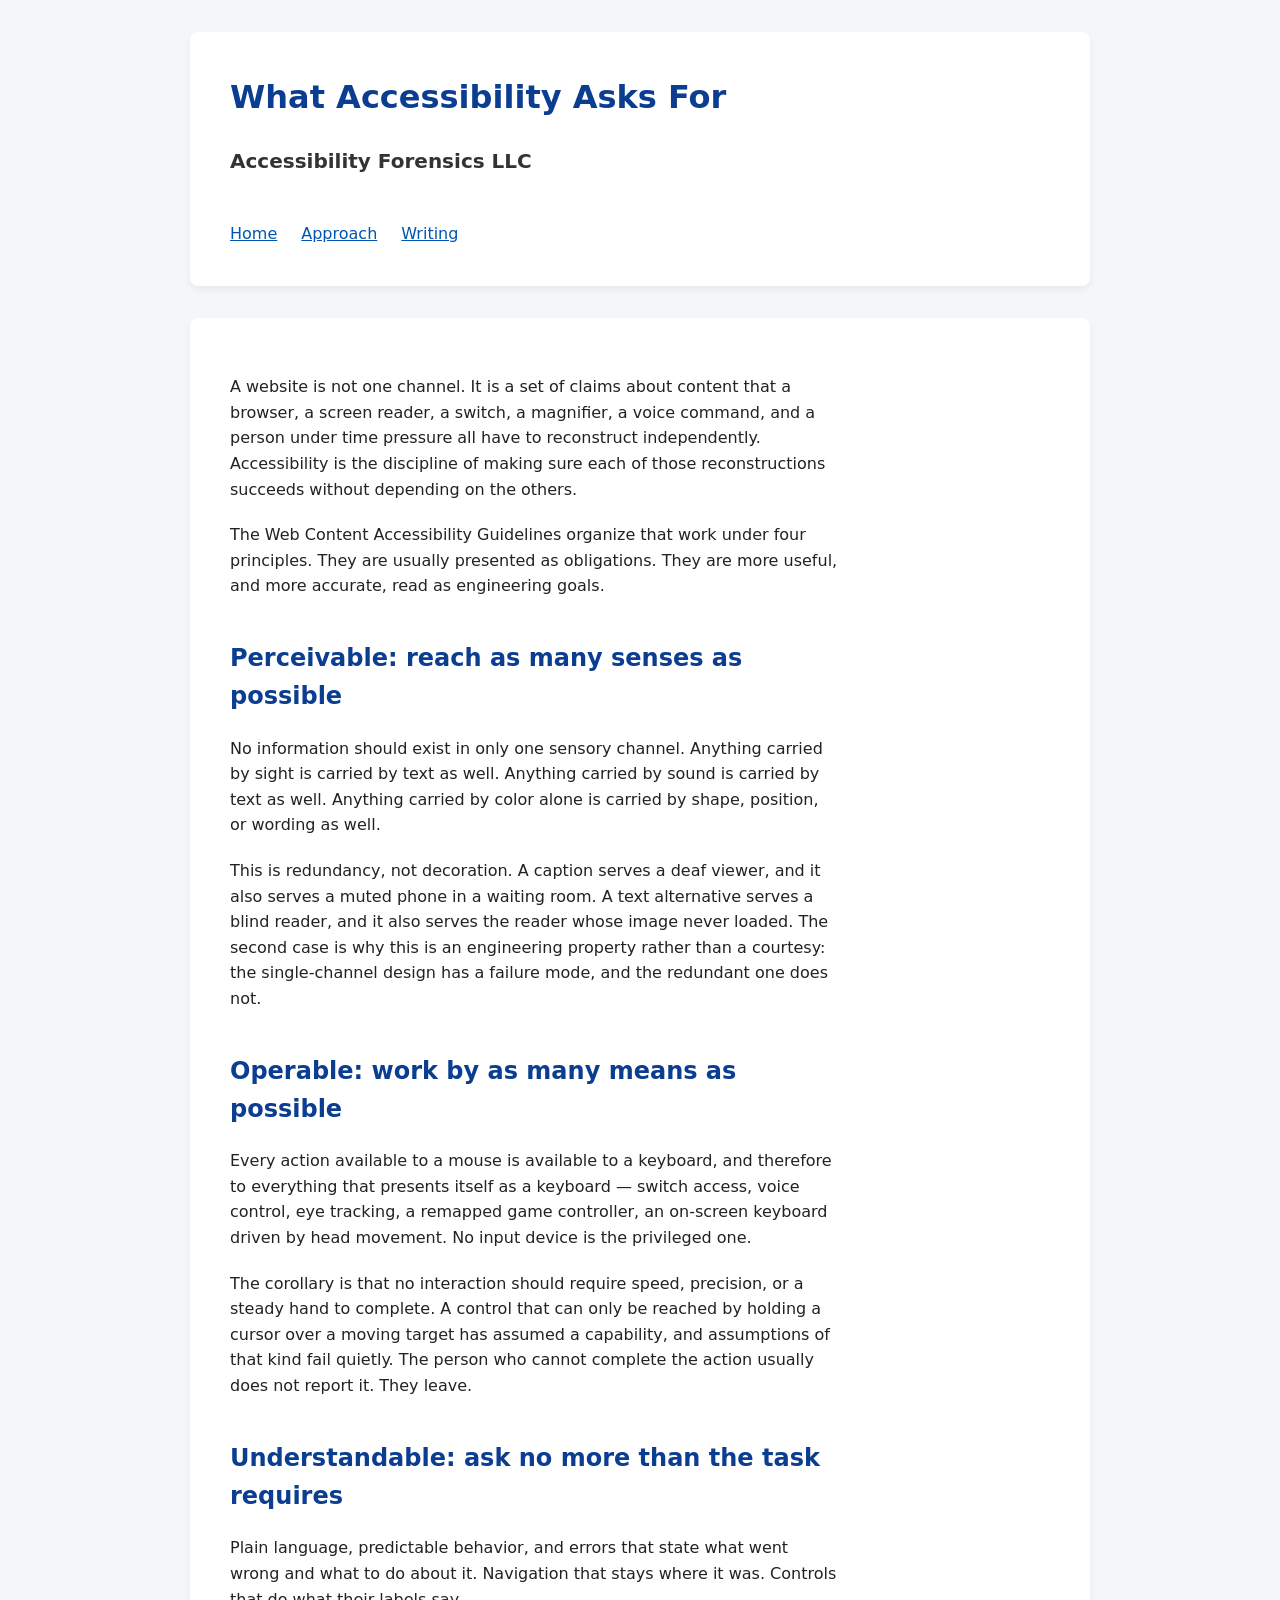
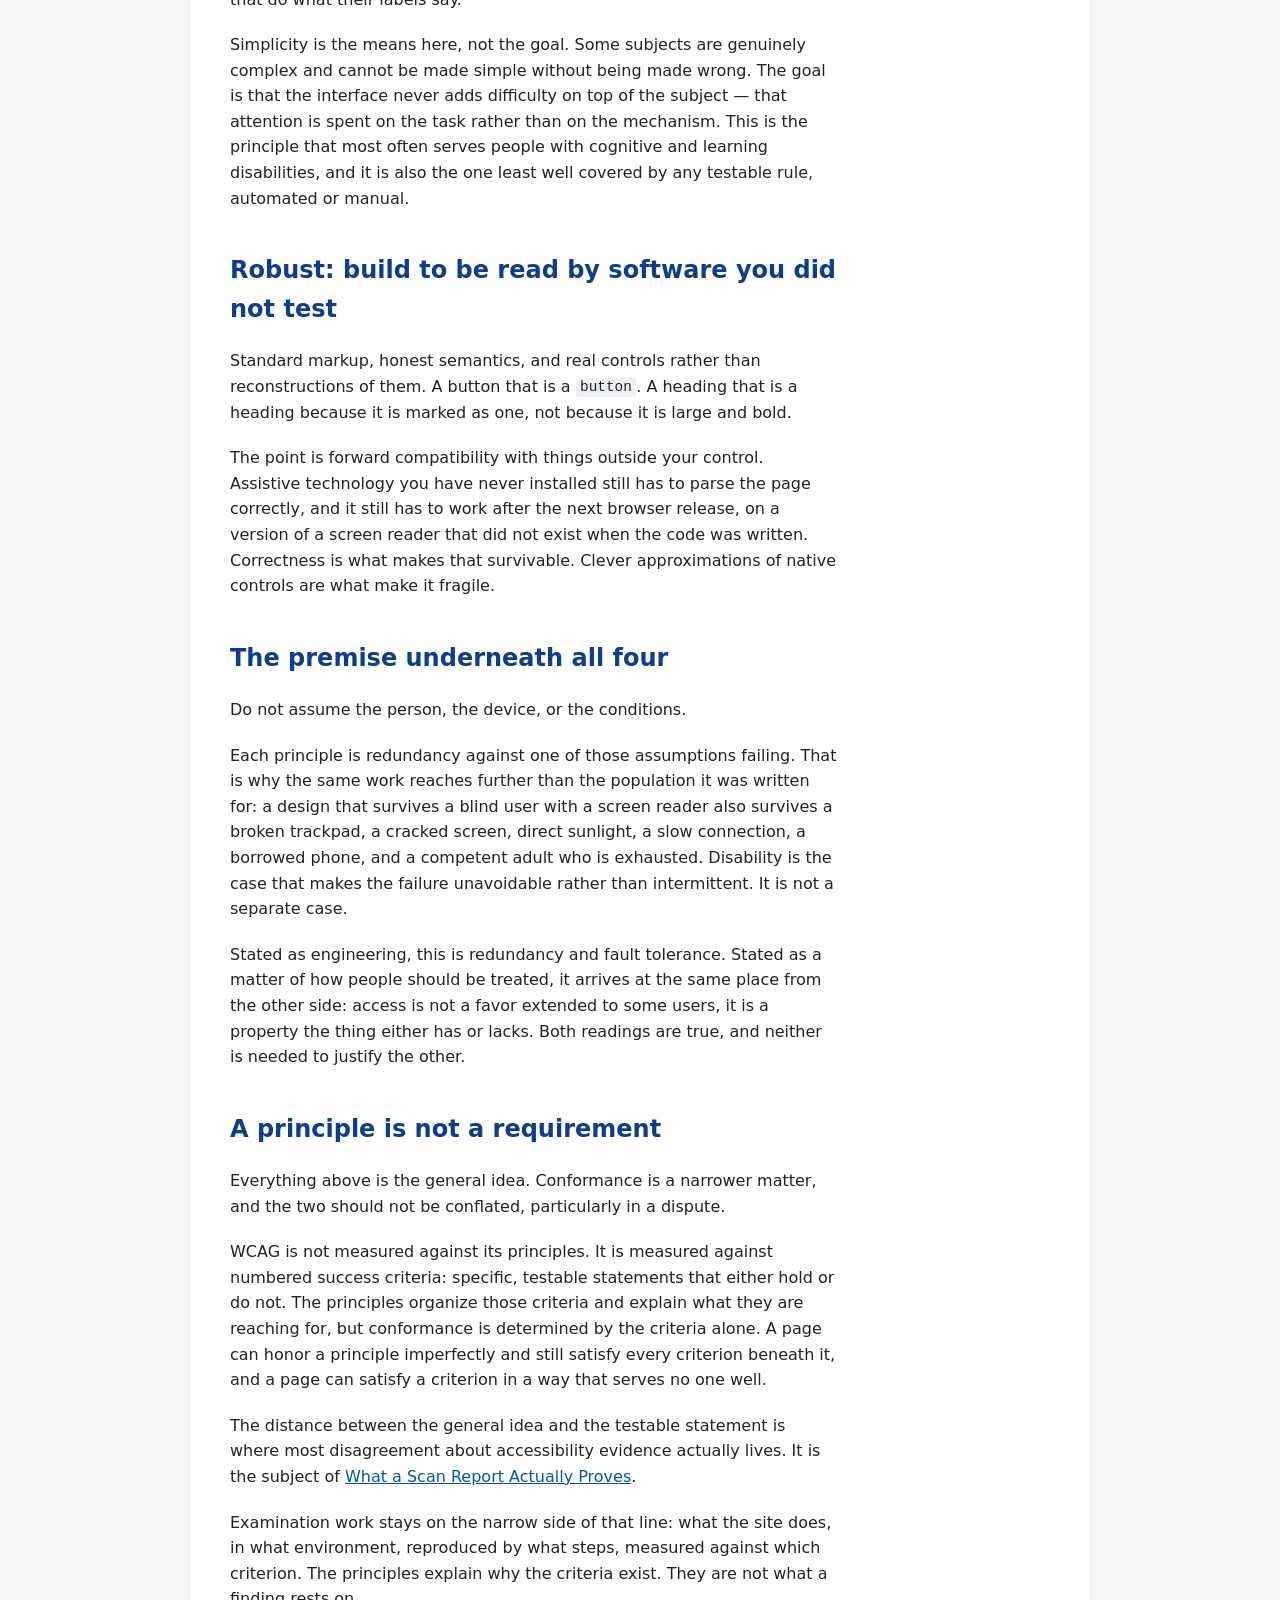
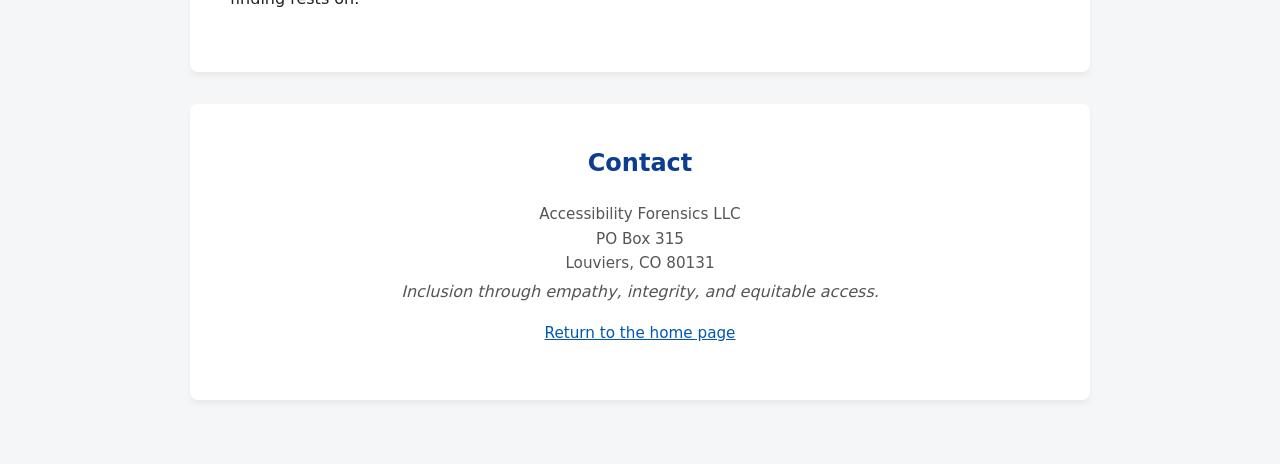
==== approach/index.html @ 1782070d "Add an Approach page stating the four principles as engineering goals The site had no statement of w" ====
<!DOCTYPE html>
<html lang="en">
<head>
    <meta charset="UTF-8">
    <meta name="viewport" content="width=device-width, initial-scale=1.0">
    <meta name="description" content="The four principles behind web accessibility stated as engineering goals: reach as many senses as possible, work by as many means as possible, ask no more than the task requires, and build to be read by software you did not test.">
    <title>What Accessibility Asks For - Accessibility Forensics LLC</title>
    <link rel="stylesheet" href="/assets/site.css">
</head>
<body>
    <a class="skip-link" href="#main">Skip to main content</a>
    <div class="container">
        <header>
            <div class="brand">
                <div class="brand-text">
                    <h1>What Accessibility Asks For</h1>
                    <p class="tagline">Accessibility Forensics LLC</p>
                </div>
            </div>
            <nav class="site-nav" aria-label="Primary">
                <ul>
                    <li><a href="/">Home</a></li>
                    <li><a href="/approach/">Approach</a></li>
                    <li><a href="/writing/">Writing</a></li>
                </ul>
            </nav>
        </header>

        <main id="main">
            <article>
                <p>A website is not one channel. It is a set of claims about content that a browser, a screen reader, a switch, a magnifier, a voice command, and a person under time pressure all have to reconstruct independently. Accessibility is the discipline of making sure each of those reconstructions succeeds without depending on the others.</p>

                <p>The Web Content Accessibility Guidelines organize that work under four principles. They are usually presented as obligations. They are more useful, and more accurate, read as engineering goals.</p>

                <h2>Perceivable: reach as many senses as possible</h2>

                <p>No information should exist in only one sensory channel. Anything carried by sight is carried by text as well. Anything carried by sound is carried by text as well. Anything carried by color alone is carried by shape, position, or wording as well.</p>

                <p>This is redundancy, not decoration. A caption serves a deaf viewer, and it also serves a muted phone in a waiting room. A text alternative serves a blind reader, and it also serves the reader whose image never loaded. The second case is why this is an engineering property rather than a courtesy: the single-channel design has a failure mode, and the redundant one does not.</p>

                <h2>Operable: work by as many means as possible</h2>

                <p>Every action available to a mouse is available to a keyboard, and therefore to everything that presents itself as a keyboard &mdash; switch access, voice control, eye tracking, a remapped game controller, an on-screen keyboard driven by head movement. No input device is the privileged one.</p>

                <p>The corollary is that no interaction should require speed, precision, or a steady hand to complete. A control that can only be reached by holding a cursor over a moving target has assumed a capability, and assumptions of that kind fail quietly. The person who cannot complete the action usually does not report it. They leave.</p>

                <h2>Understandable: ask no more than the task requires</h2>

                <p>Plain language, predictable behavior, and errors that state what went wrong and what to do about it. Navigation that stays where it was. Controls that do what their labels say.</p>

                <p>Simplicity is the means here, not the goal. Some subjects are genuinely complex and cannot be made simple without being made wrong. The goal is that the interface never adds difficulty on top of the subject &mdash; that attention is spent on the task rather than on the mechanism. This is the principle that most often serves people with cognitive and learning disabilities, and it is also the one least well covered by any testable rule, automated or manual.</p>

                <h2>Robust: build to be read by software you did not test</h2>

                <p>Standard markup, honest semantics, and real controls rather than reconstructions of them. A button that is a <code>button</code>. A heading that is a heading because it is marked as one, not because it is large and bold.</p>

                <p>The point is forward compatibility with things outside your control. Assistive technology you have never installed still has to parse the page correctly, and it still has to work after the next browser release, on a version of a screen reader that did not exist when the code was written. Correctness is what makes that survivable. Clever approximations of native controls are what make it fragile.</p>

                <h2>The premise underneath all four</h2>

                <p>Do not assume the person, the device, or the conditions.</p>

                <p>Each principle is redundancy against one of those assumptions failing. That is why the same work reaches further than the population it was written for: a design that survives a blind user with a screen reader also survives a broken trackpad, a cracked screen, direct sunlight, a slow connection, a borrowed phone, and a competent adult who is exhausted. Disability is the case that makes the failure unavoidable rather than intermittent. It is not a separate case.</p>

                <p>Stated as engineering, this is redundancy and fault tolerance. Stated as a matter of how people should be treated, it arrives at the same place from the other side: access is not a favor extended to some users, it is a property the thing either has or lacks. Both readings are true, and neither is needed to justify the other.</p>

                <h2>A principle is not a requirement</h2>

                <p>Everything above is the general idea. Conformance is a narrower matter, and the two should not be conflated, particularly in a dispute.</p>

                <p>WCAG is not measured against its principles. It is measured against numbered success criteria: specific, testable statements that either hold or do not. The principles organize those criteria and explain what they are reaching for, but conformance is determined by the criteria alone. A page can honor a principle imperfectly and still satisfy every criterion beneath it, and a page can satisfy a criterion in a way that serves no one well.</p>

                <p>The distance between the general idea and the testable statement is where most disagreement about accessibility evidence actually lives. It is the subject of <a href="/writing/scan-reports/">What a Scan Report Actually Proves</a>.</p>

                <p>Examination work stays on the narrow side of that line: what the site does, in what environment, reproduced by what steps, measured against which criterion. The principles explain why the criteria exist. They are not what a finding rests on.</p>
            </article>
        </main>

        <footer>
            <h2>Contact</h2>
            <address>
                Accessibility Forensics LLC<br>
                PO Box 315<br>
                Louviers, CO 80131
            </address>
            <p class="mission-statement">Inclusion through empathy, integrity, and equitable access.</p>
            <p><a href="/">Return to the home page</a></p>
        </footer>
    </div>
</body>
</html>
---- assets/site.css ----
body {
    font-family: system-ui, -apple-system, BlinkMacSystemFont, 'Segoe UI', Roboto, Oxygen, Ubuntu, Cantarell, sans-serif;
    line-height: 1.6;
    color: #222222;
    background-color: #f4f6f8;
    margin: 0;
    padding: 0;
}

.container {
    max-width: 900px;
    margin: 0 auto;
    padding: 2rem;
}

header, main, footer {
    background-color: #ffffff;
    padding: 2.5rem;
    margin-bottom: 2rem;
    border-radius: 8px;
    box-shadow: 0 4px 6px rgba(0,0,0,0.05);
}

h1, h2, h3 {
    color: #0b3d91;
    margin-top: 0;
}

header p.tagline {
    font-size: 1.25rem;
    font-weight: bold;
    color: #333333;
}

p.mission-statement {
    font-size: 1rem;
    font-style: italic;
    color: #555555;
    margin-top: 0.25rem;
}

.visually-hidden {
    position: absolute;
    width: 1px;
    height: 1px;
    padding: 0;
    margin: -1px;
    overflow: hidden;
    clip: rect(0, 0, 0, 0);
    white-space: nowrap;
    border: 0;
}

.badge-link {
    display: inline-flex;
    flex-direction: row;
    flex-wrap: nowrap;
    align-items: center;
    gap: 0.4rem;
    text-decoration: none;
}

.badge-link .external-link-icon {
    flex-shrink: 0;
    color: #0056b3;
}

a {
    color: #0056b3;
    text-decoration: underline;
    font-weight: 500;
}

a:hover {
    color: #003d82;
    text-decoration: none;
}

a:focus-visible,
button:focus-visible,
.reveal-contact:focus-visible {
    outline: 3px solid #0b3d91;
    outline-offset: 2px;
    text-decoration: underline;
}

ul {
    padding-left: 1.5rem;
}

li {
    margin-bottom: 0.5rem;
}

.expertise-layout {
    display: flex;
    gap: 2rem;
    align-items: flex-start;
}

.expertise-layout > ul {
    flex: 1 1 0%;
    min-width: 0;
}

.credential-badge {
    flex-shrink: 0;
    display: flex;
    align-items: center;
    justify-content: center;
    text-align: center;
    padding: 0.75rem 0.5rem;
    border: 1px solid #d7dde3;
    border-radius: 8px;
}

.brand {
    display: flex;
    align-items: center;
    flex-wrap: wrap;
    gap: 1.25rem;
}

.mitsu-tomoe-wrapper {
    position: relative;
    display: flex;
    flex-shrink: 0;
    font-size: 1.5rem;
    width: 4.5em;
    height: 4.5em;
}

.header-logo {
    width: 4.5em;
    height: 4.5em;
    display: block;
    animation: rotate 16s linear infinite;
    transform-origin: center;
}

.header-logo .sub-tomoe {
    transform-box: fill-box;
    transform-origin: center;
    animation: rotate-flipped 8s linear infinite reverse;
}

@keyframes rotate {
    from {
        transform: rotate(0deg);
    }

    to {
        transform: rotate(360deg);
    }
}

@keyframes rotate-flipped {
    from {
        transform: scaleX(-1) rotate(0deg);
    }

    to {
        transform: scaleX(-1) rotate(360deg);
    }
}

@media (prefers-reduced-motion: reduce) {
    .header-logo,
    .header-logo .sub-tomoe {
        animation: none;
    }

    .header-logo .sub-tomoe {
        transform: scaleX(-1);
    }
}

@media (max-width: 700px) {
    .container {
        padding: 0.75rem;
    }

    header, main, footer {
        padding: 1.5rem 1.25rem;
        margin-bottom: 1rem;
    }

    .expertise-layout {
        flex-direction: column;
    }

    .mitsu-tomoe-wrapper,
    .header-logo {
        width: 3em;
        height: 3em;
    }
}

.cta-button {
    display: inline-block;
    background-color: #0b3d91;
    color: #ffffff !important;
    padding: 0.75rem 1.5rem;
    text-decoration: none;
    border-radius: 4px;
    font-weight: bold;
    margin-top: 1rem;
}

.cta-button:hover, .cta-button:focus {
    background-color: #072a66;
    color: #ffffff;
}

footer {
    text-align: center;
    font-size: 0.95rem;
    color: #555555;
}

footer h2 {
    font-size: 1.5rem;
}

footer address {
    font-style: normal;
}

.contact-reveal {
    margin: 1.25rem 0 2rem;
}

.cf-turnstile {
    max-width: 100%;
    overflow: hidden;
}

.turnstile-hint {
    margin: 0.75rem 0;
    font-size: 0.9rem;
}

.reveal-contact {
    min-height: 2.75rem;
    border: 2px solid #0b3d91;
    border-radius: 4px;
    padding: 0.5rem 1rem;
    color: #0b3d91;
    background-color: #ffffff;
    font: inherit;
    font-weight: bold;
    cursor: pointer;
}

.reveal-contact:hover,
.reveal-contact:focus-visible {
    color: #ffffff;
    background-color: #0b3d91;
}

.revealed-contact {
    display: inline-flex;
    min-height: 2.75rem;
    align-items: center;
}


/* ---- Site navigation ---- */

.site-nav {
    margin-top: 1.5rem;
}

.site-nav ul {
    list-style: none;
    display: flex;
    flex-wrap: wrap;
    gap: 1.5rem;
    margin: 0;
    padding: 0;
}

.site-nav li {
    margin-bottom: 0;
}

.skip-link {
    position: absolute;
    left: -9999px;
    top: 0;
    background-color: #ffffff;
    color: #0b3d91;
    padding: 0.75rem 1rem;
    z-index: 10;
}

.skip-link:focus {
    left: 0;
}

/* ---- Long-form articles ---- */

article {
    max-width: 38em;
}

article h2 {
    margin-top: 2.5rem;
}

article p {
    margin-bottom: 1.25rem;
}

article figure {
    margin: 1.5rem 0;
}

article figcaption {
    margin-top: 0.5rem;
    font-size: 0.95rem;
    color: #555555;
}

article blockquote {
    margin: 0;
    padding-left: 1.25rem;
    border-left: 4px solid #0b3d91;
    font-style: italic;
    color: #333333;
}

article code {
    font-family: ui-monospace, SFMono-Regular, Menlo, Consolas, monospace;
    font-size: 0.9em;
    background-color: #eef1f4;
    padding: 0.1em 0.3em;
    border-radius: 3px;
}

.article-meta {
    color: #555555;
    font-size: 0.95rem;
}

.article-list {
    list-style: none;
    padding-left: 0;
}

.article-list li {
    margin-bottom: 2rem;
}

.article-list h3 {
    margin-bottom: 0.25rem;
}

.author-note {
    margin-top: 3rem;
    padding-top: 1.5rem;
    border-top: 1px solid #d7dde3;
    font-size: 0.95rem;
    color: #555555;
}
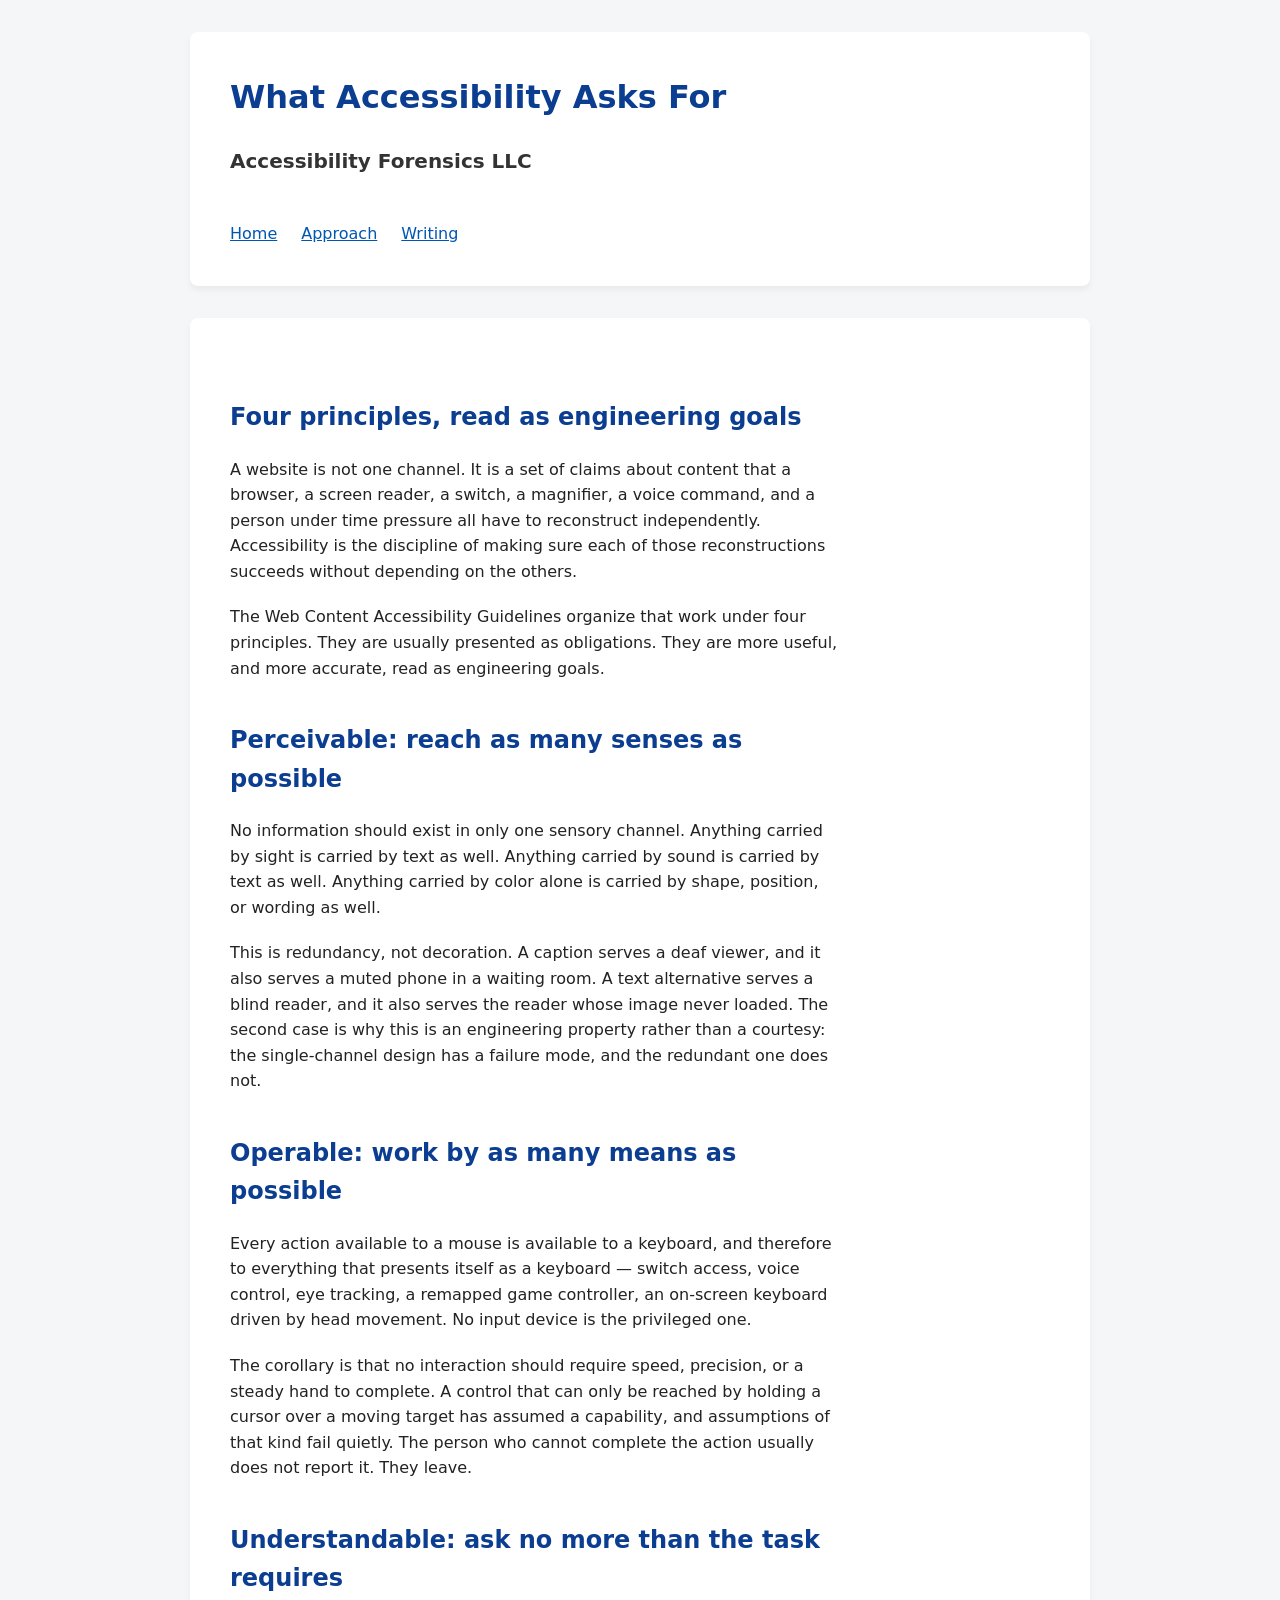
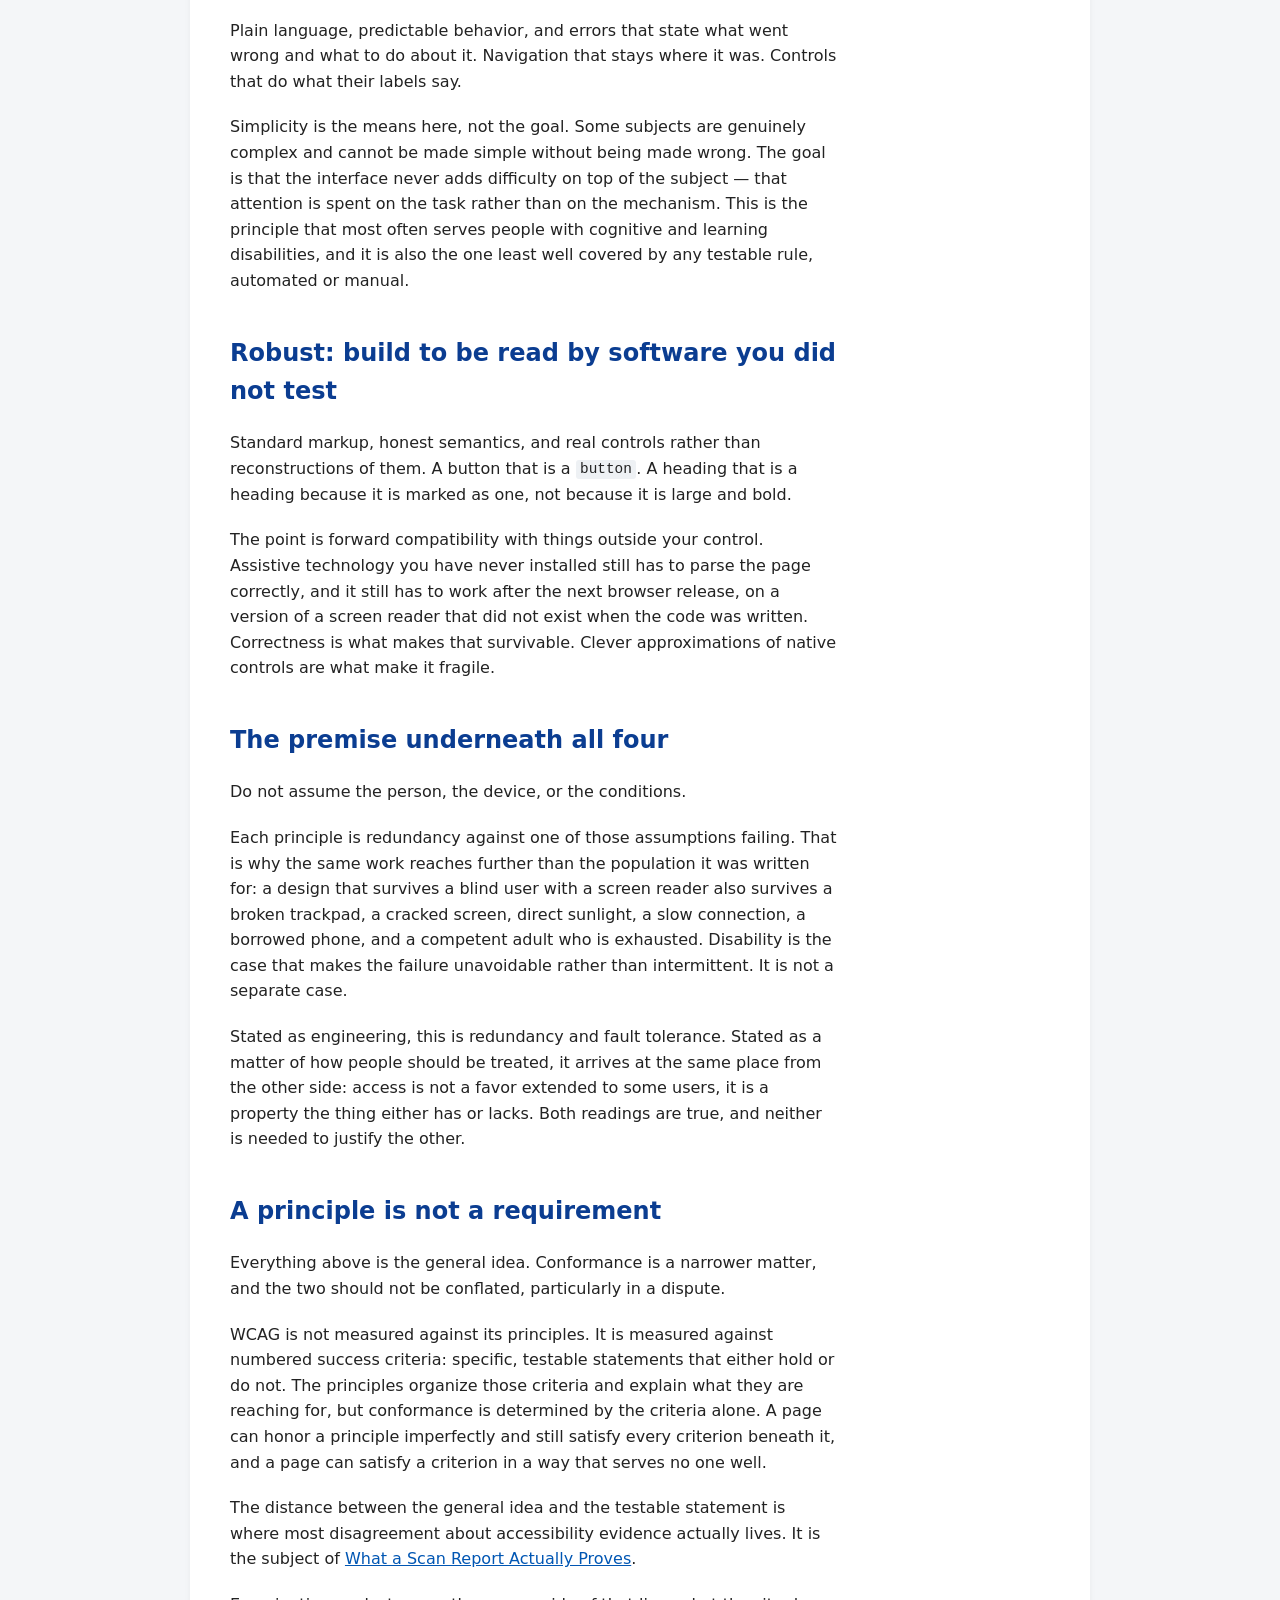
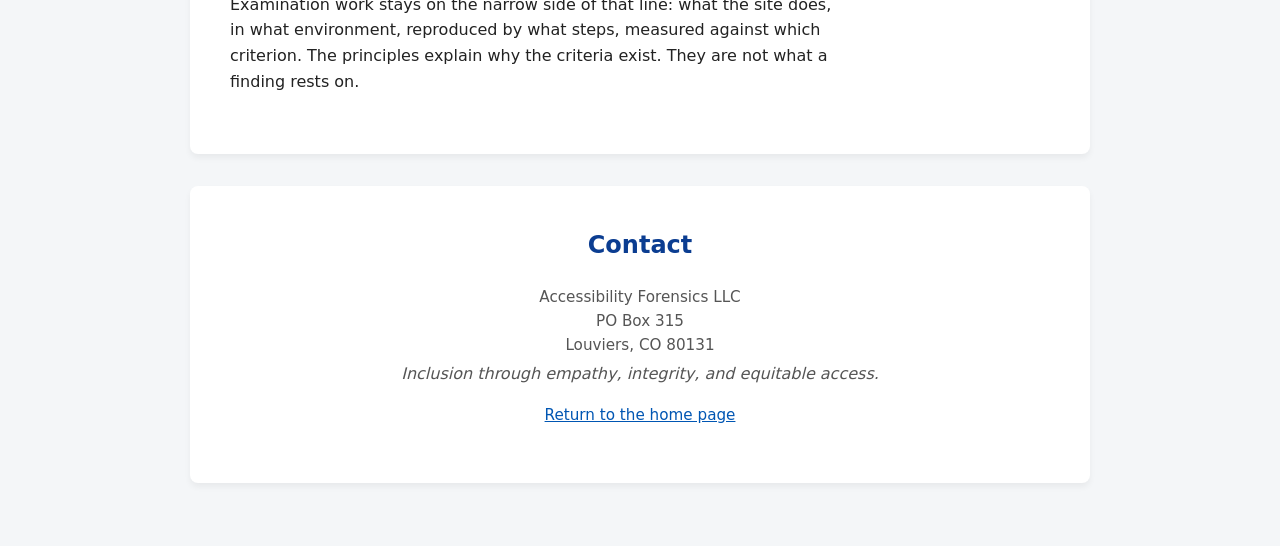
==== commit 7dbf9593: "Add a heading above the opening paragraphs on the Approach page Co-authored-by: Copilot <223556219+C" ====
--- a/approach/index.html
+++ b/approach/index.html
@@ -28,6 +28,8 @@
 
         <main id="main">
             <article>
+                <h2>Four principles, read as engineering goals</h2>
+
                 <p>A website is not one channel. It is a set of claims about content that a browser, a screen reader, a switch, a magnifier, a voice command, and a person under time pressure all have to reconstruct independently. Accessibility is the discipline of making sure each of those reconstructions succeeds without depending on the others.</p>
 
                 <p>The Web Content Accessibility Guidelines organize that work under four principles. They are usually presented as obligations. They are more useful, and more accurate, read as engineering goals.</p>
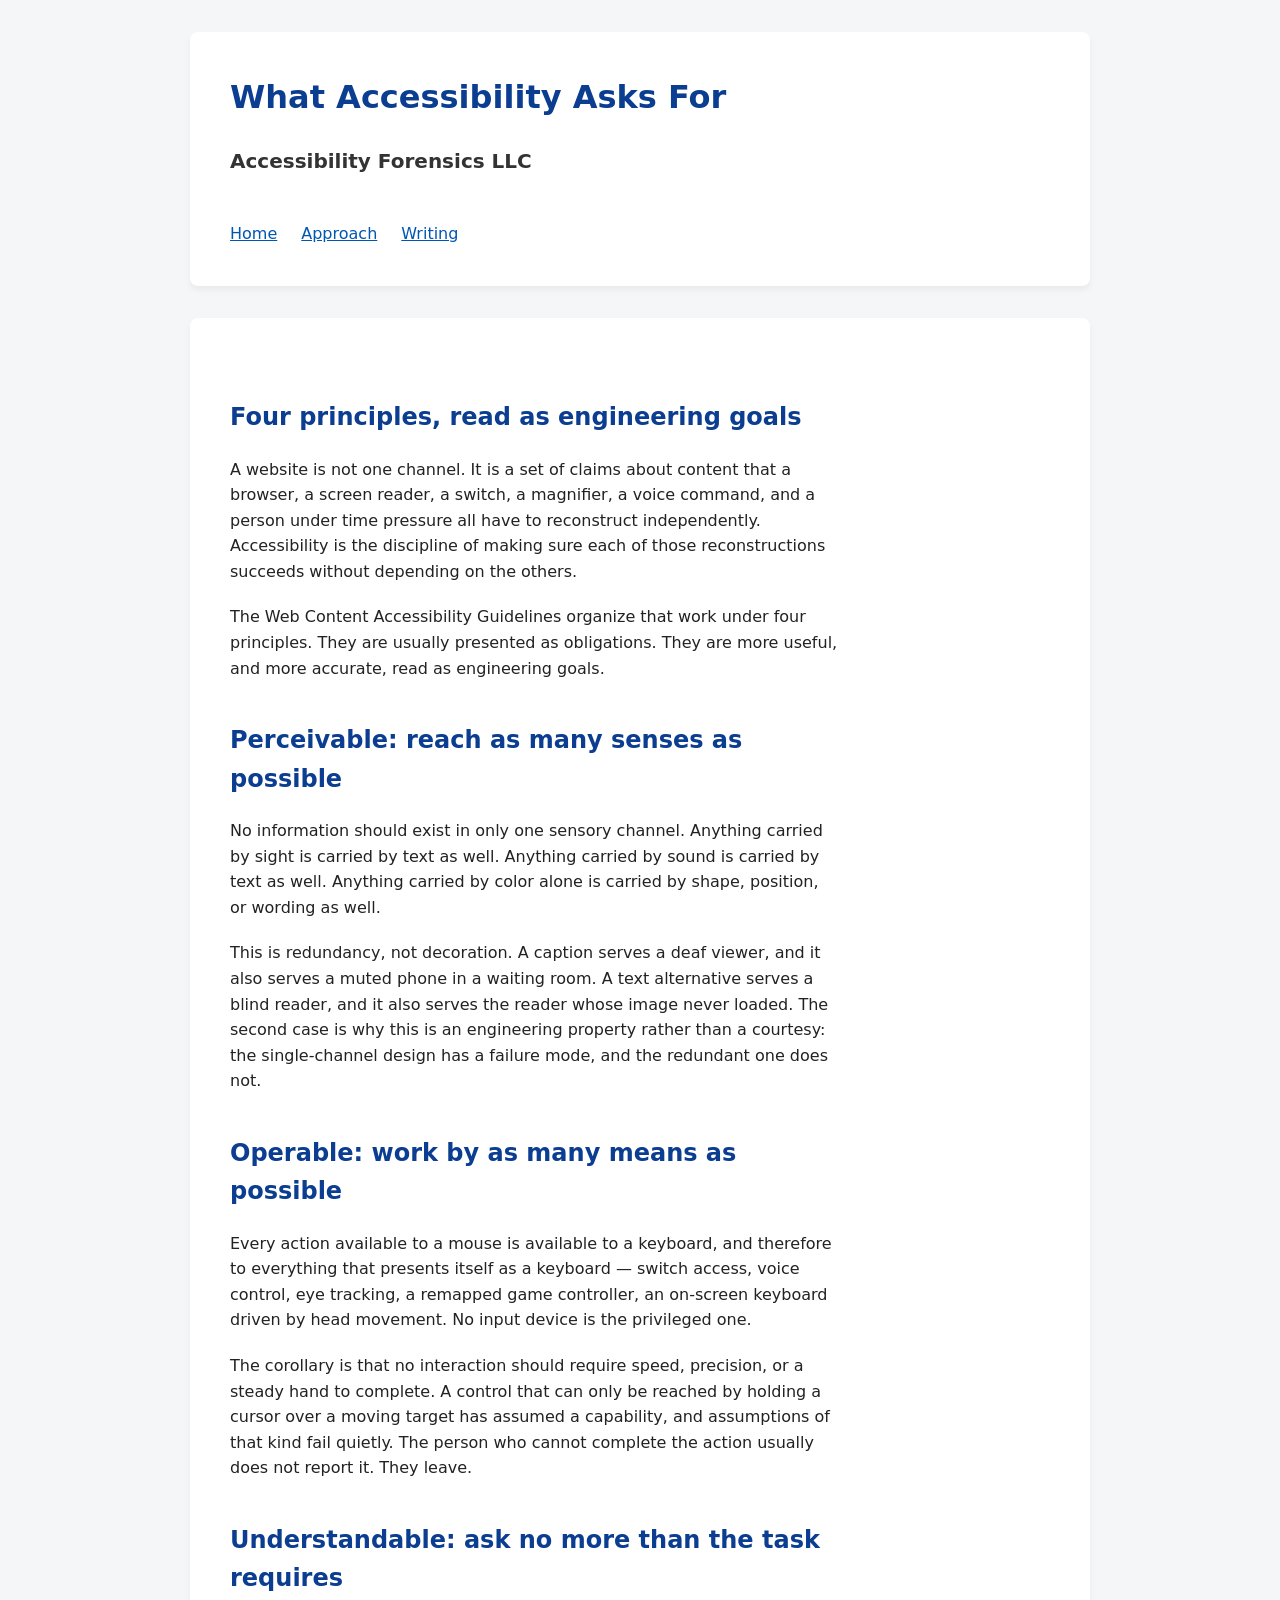
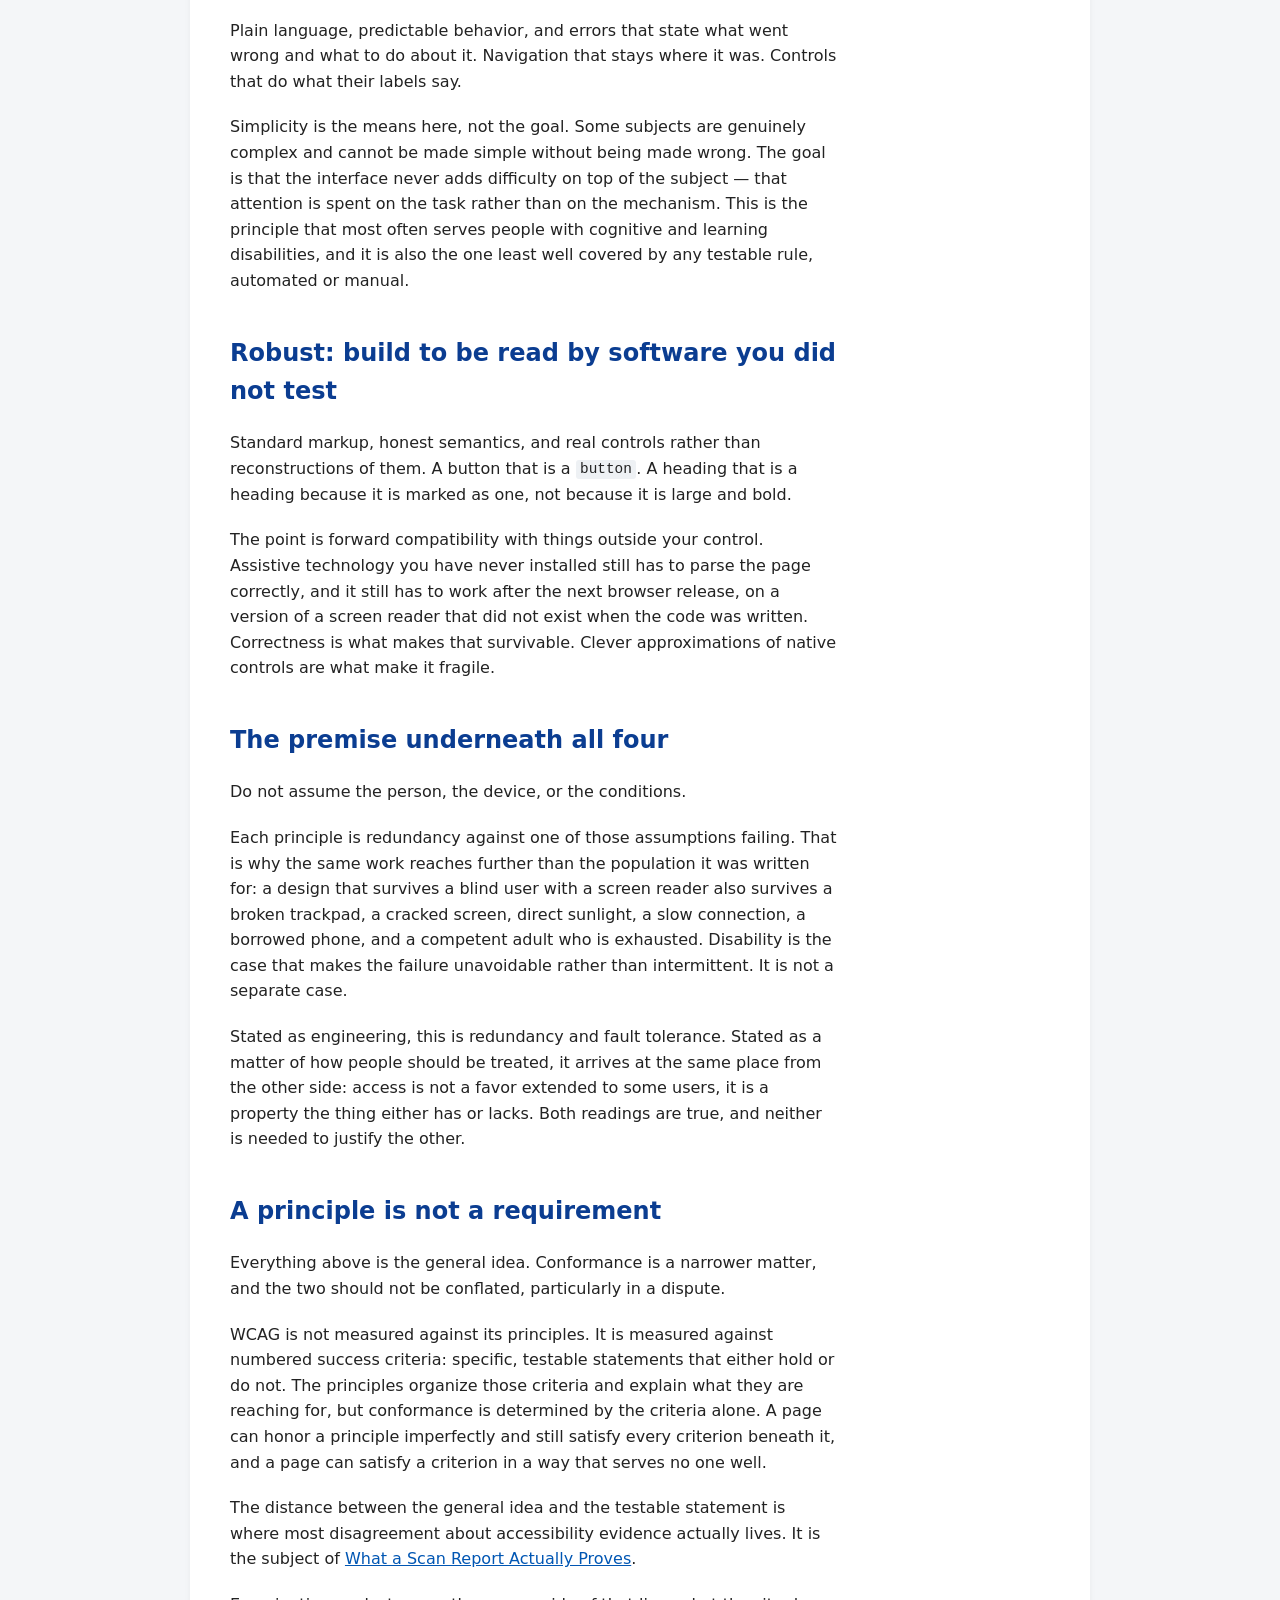
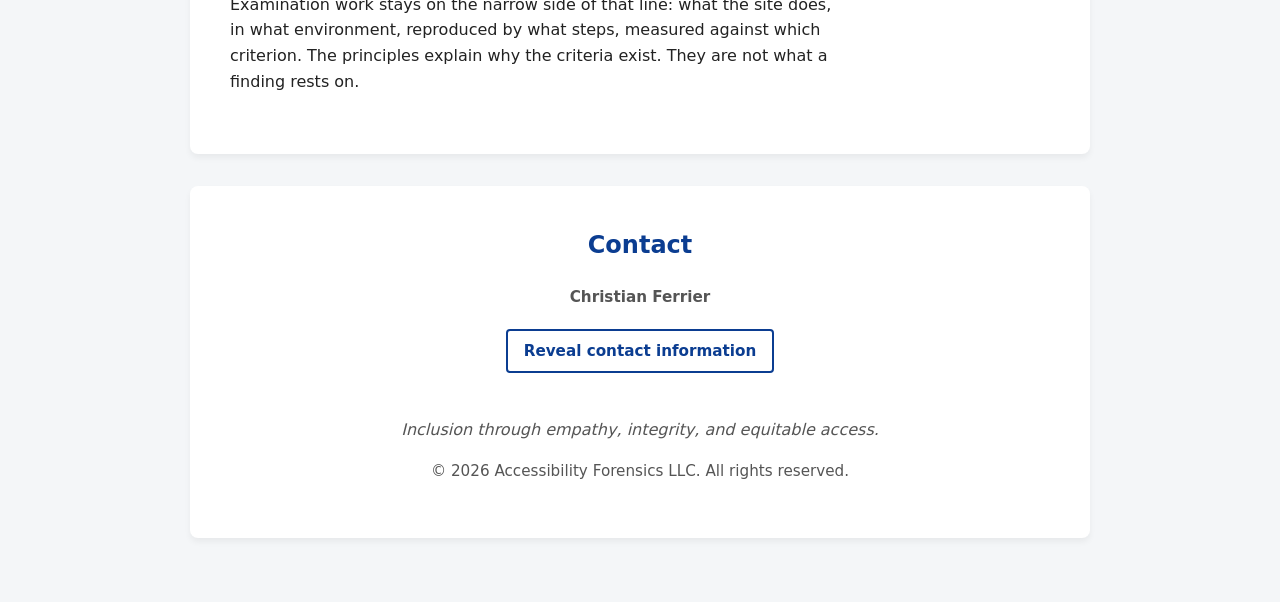
==== commit b6521ef9: "Make the footer identical on every page The footer differed on all four pages. The home page carried" ====
--- a/approach/index.html
+++ b/approach/index.html
@@ -5,6 +5,7 @@
     <meta name="viewport" content="width=device-width, initial-scale=1.0">
     <meta name="description" content="The four principles behind web accessibility stated as engineering goals: reach as many senses as possible, work by as many means as possible, ask no more than the task requires, and build to be read by software you did not test.">
     <title>What Accessibility Asks For - Accessibility Forensics LLC</title>
+    <link rel="preconnect" href="https://challenges.cloudflare.com">
     <link rel="stylesheet" href="/assets/site.css">
 </head>
 <body>
@@ -81,13 +82,20 @@
         <footer>
             <h2>Contact</h2>
             <address>
-                Accessibility Forensics LLC<br>
-                PO Box 315<br>
-                Louviers, CO 80131
+                <strong>Christian Ferrier</strong>
+                <div class="contact-reveal">
+                    <button class="reveal-contact" type="button" id="reveal-contact-button" aria-expanded="false" aria-controls="revealed-contact-details" aria-describedby="turnstile-hint">Reveal contact information</button>
+                    <p class="turnstile-hint" id="turnstile-hint" aria-live="polite"></p>
+                    <div class="cf-turnstile" id="turnstile-widget" data-sitekey="0x4AAAAAAECEMm6jEvlE8Xki" data-size="flexible" data-appearance="interaction-only" data-execution="execute" data-callback="onTurnstileVerified" data-expired-callback="onTurnstileExpired" data-error-callback="onTurnstileExpired"></div>
+                    <div id="revealed-contact-details" hidden></div>
+                </div>
+                <noscript>Contact details require JavaScript to protect them from automated spam.</noscript>
             </address>
             <p class="mission-statement">Inclusion through empathy, integrity, and equitable access.</p>
-            <p><a href="/">Return to the home page</a></p>
+            <p>&copy; 2026 Accessibility Forensics LLC. All rights reserved.</p>
         </footer>
     </div>
+    <script src="https://challenges.cloudflare.com/turnstile/v0/api.js" async defer></script>
+    <script src="/assets/contact-reveal.js" defer></script>
 </body>
 </html>
